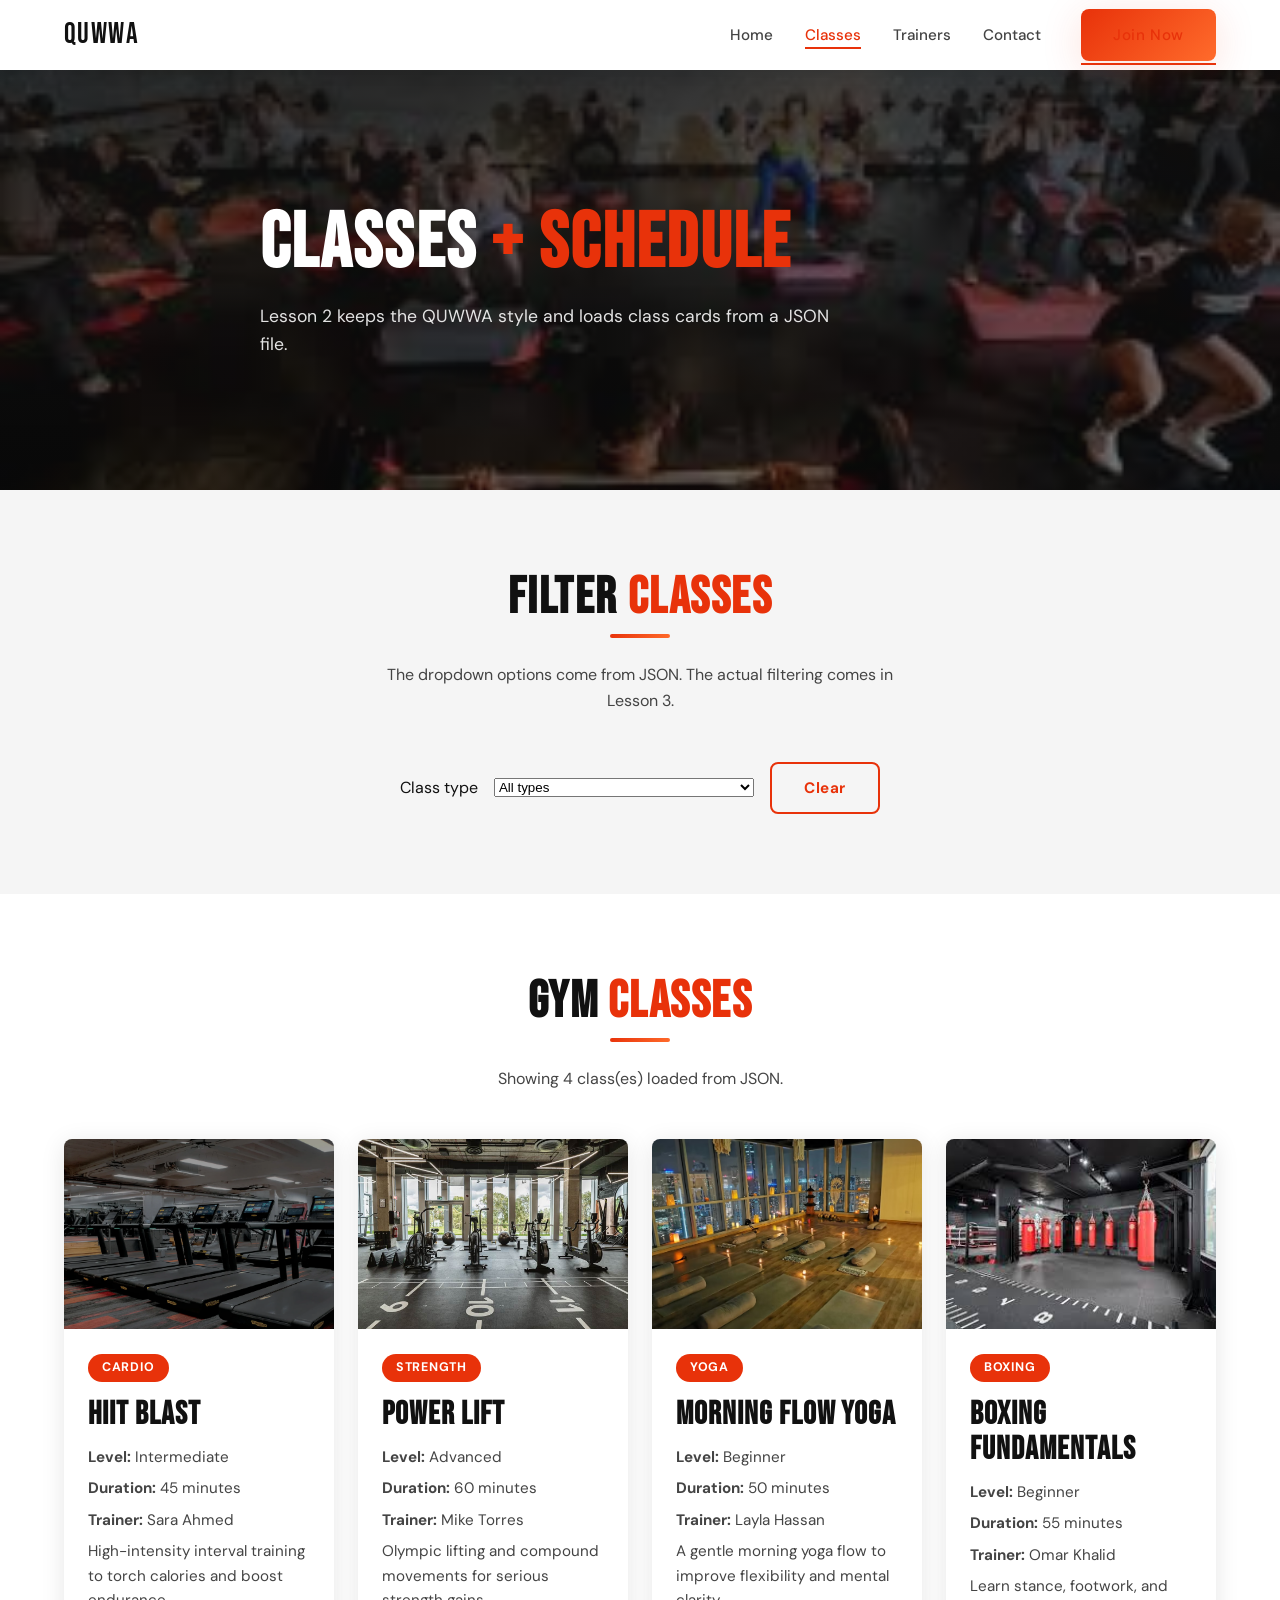
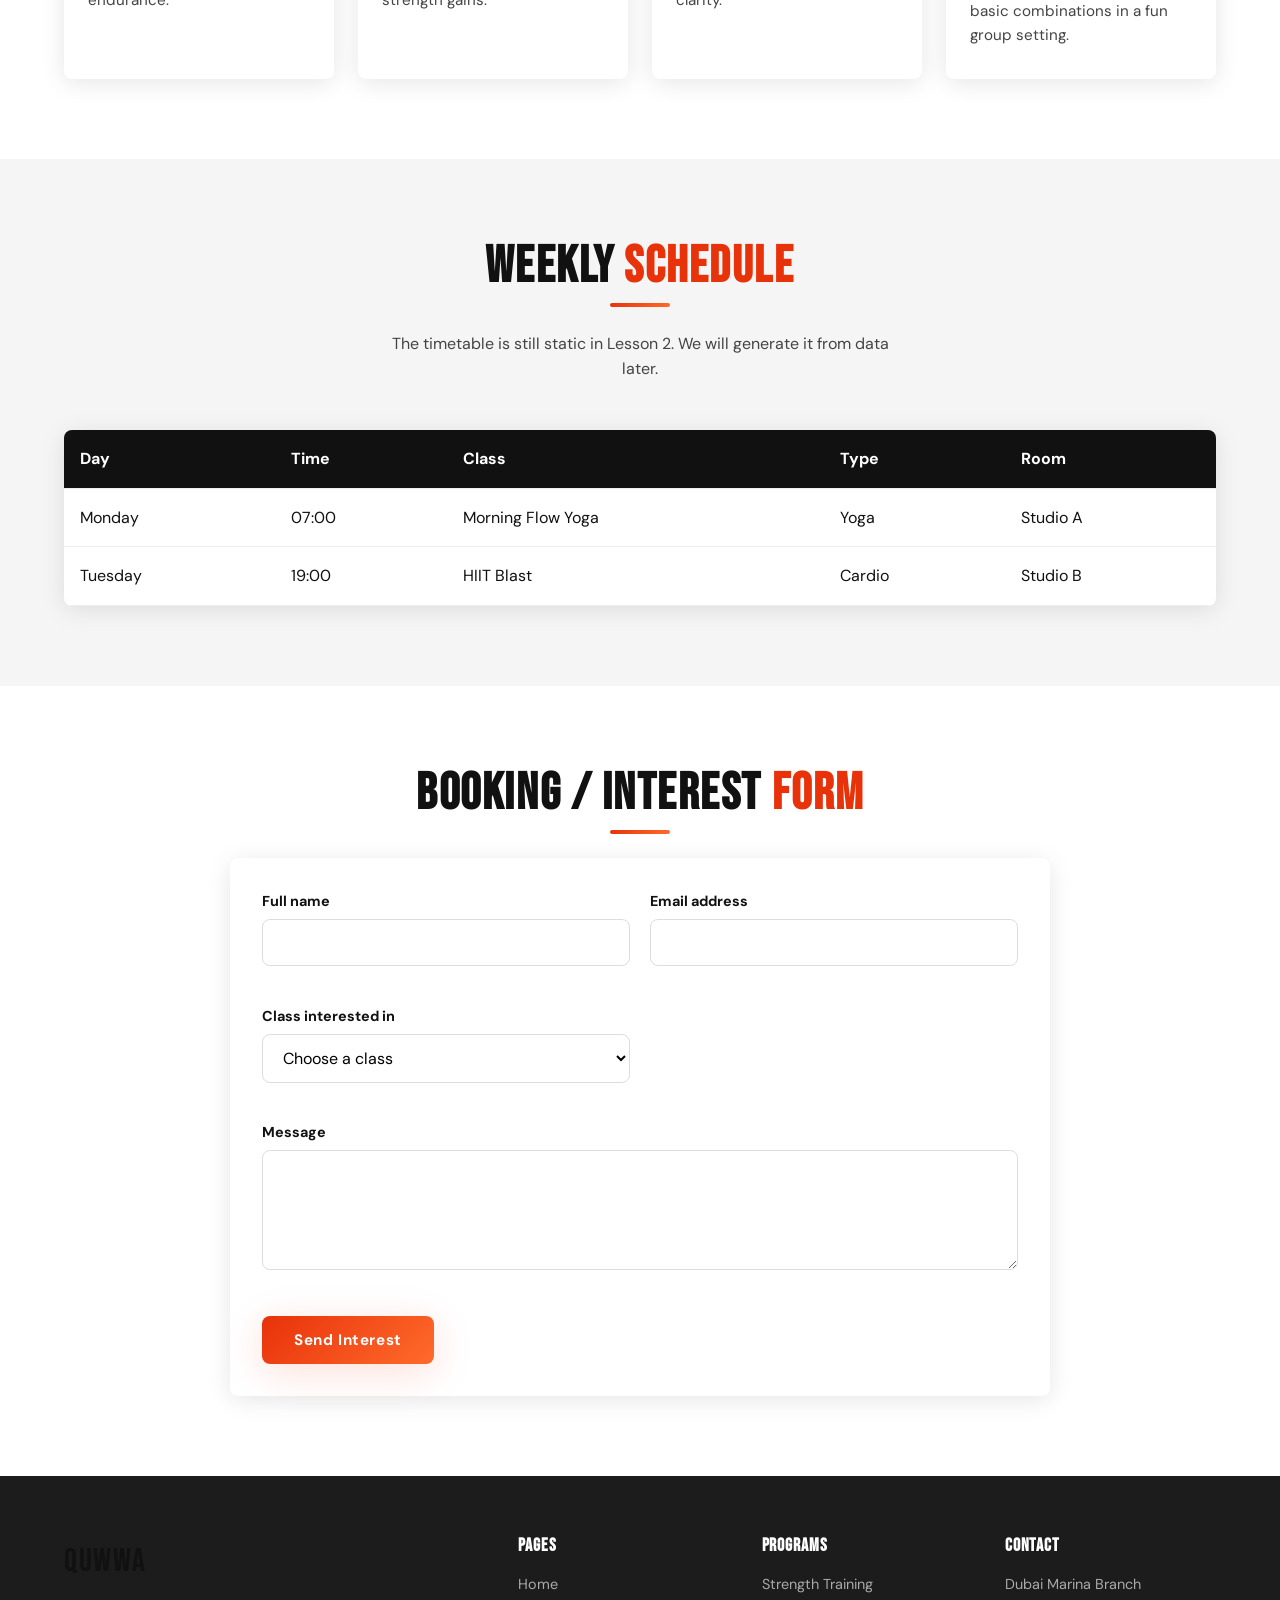
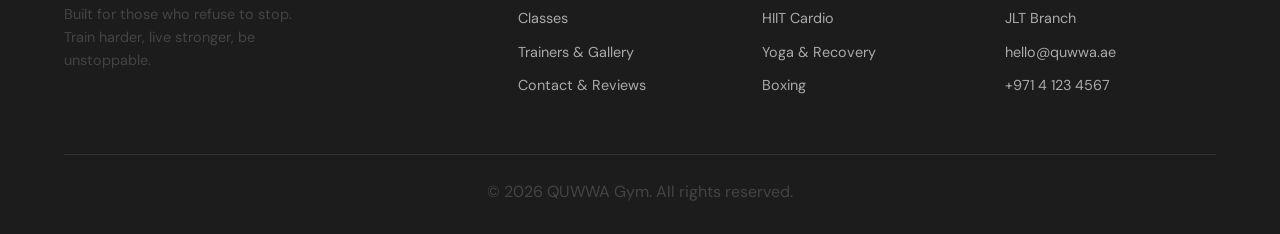
==== classes.html @ 04bcf9e4 "Classes and Schedules" ====
<!DOCTYPE html>
<!-- This line tells the browser to use modern HTML. -->
<html lang="en">
<!-- The head contains settings and file links. -->
<head>
  <!-- This makes normal characters display correctly. -->
  <meta charset="UTF-8">
  <!-- This makes the page responsive on phones and laptops. -->
  <meta name="viewport" content="width=device-width, initial-scale=1.0">
  <!-- This is the browser tab title. -->
  <title>Lesson 2 Classes — QUWWA Gym</title>
  <!-- This loads the shared QUWWA website styles. -->
  <link rel="stylesheet" href="../css/shared.css">
  <!-- This loads the Lesson 2 Classes page styles. -->
  <link rel="stylesheet" href="css/classes.css">
  <!-- This loads the shared QUWWA navbar and footer script. -->
  <script src="../js/shared.js" defer></script>
  <!-- This loads the Lesson 2 Classes page script. -->
  <script src="js/classes.js" defer></script>
</head>
<!-- The body contains everything visible on the page. -->
<body>
  <!-- The shared QUWWA navbar will be inserted here. -->
  <div id="navbar-placeholder"></div>

  <!-- The main tag contains the real page content. -->
  <main>
    <!-- This section is the top hero area. -->
    <section class="classes-hero">
      <!-- This container keeps the hero text aligned with the website. -->
      <div class="container classes-hero-content">
        <!-- This is the main page heading. -->
        <h1>Classes <span class="accent">+ Schedule</span></h1>
        <!-- This paragraph explains the Lesson 2 focus. -->
        <p>Lesson 2 keeps the QUWWA style and loads class cards from a JSON file.</p>
      </div>
    </section>

    <!-- This section is the filter area. -->
    <section class="classes-filter-section section-alt">
      <!-- This container keeps the content inside the normal website width. -->
      <div class="container">
        <!-- This heading names the section. -->
        <h2 class="section-title">Filter <span class="accent">Classes</span></h2>
        <!-- This decorative line matches the rest of the website. -->
        <div class="divider"></div>
        <!-- This text explains what is intentionally unfinished. -->
        <p class="section-subtitle">The dropdown options come from JSON. The actual filtering comes in Lesson 3.</p>
        <!-- This row keeps the filter controls together. -->
        <div class="classes-filter-row">
          <!-- This label explains the dropdown. -->
          <label for="typeFilter">Class type</label>
          <!-- JavaScript will add class type options inside this select. -->
          <select id="typeFilter">
            <!-- This default option is always visible. -->
            <option value="All">All types</option>
          </select>
          <!-- This button is still visual only in Lesson 2. -->
          <button type="button" class="btn btn-outline">Clear</button>
        </div>
      </div>
    </section>

    <!-- This section displays the class cards. -->
    <section class="classes-list-section">
      <!-- This container keeps the content aligned. -->
      <div class="container">
        <!-- This heading names the section. -->
        <h2 class="section-title">Gym <span class="accent">Classes</span></h2>
        <!-- This decorative line matches the other pages. -->
        <div class="divider"></div>
        <!-- JavaScript will update this text after loading JSON. -->
        <p id="classCount" class="section-subtitle">Loading classes from JSON...</p>
        <!-- JavaScript will place class cards inside this empty grid. -->
        <div id="classesGrid" class="classes-grid"></div>
      </div>
    </section>

    <!-- This section shows a static example schedule. -->
    <section class="schedule-section section-alt">
      <!-- This container keeps the content aligned. -->
      <div class="container">
        <!-- This heading names the schedule section. -->
        <h2 class="section-title">Weekly <span class="accent">Schedule</span></h2>
        <!-- This decorative line matches the other pages. -->
        <div class="divider"></div>
        <!-- This note explains that the schedule is still static. -->
        <p class="section-subtitle">The timetable is still static in Lesson 2. We will generate it from data later.</p>
        <!-- This wrapper allows horizontal scrolling on small screens. -->
        <div class="schedule-table-wrap">
          <!-- This table shows simple example schedule rows. -->
          <table class="schedule-table">
            <!-- This table head contains column names. -->
            <thead>
              <!-- This row contains the headings. -->
              <tr>
                <!-- This heading is for the day. -->
                <th>Day</th>
                <!-- This heading is for the time. -->
                <th>Time</th>
                <!-- This heading is for the class. -->
                <th>Class</th>
                <!-- This heading is for the type. -->
                <th>Type</th>
                <!-- This heading is for the room. -->
                <th>Room</th>
              </tr>
            </thead>
            <!-- This table body contains example rows. -->
            <tbody>
              <!-- This is one example schedule row. -->
              <tr>
                <!-- This cell shows the day. -->
                <td>Monday</td>
                <!-- This cell shows the time. -->
                <td>07:00</td>
                <!-- This cell shows the class name. -->
                <td>Morning Flow Yoga</td>
                <!-- This cell shows the class type. -->
                <td>Yoga</td>
                <!-- This cell shows the room. -->
                <td>Studio A</td>
              </tr>
              <!-- This is one example schedule row. -->
              <tr>
                <!-- This cell shows the day. -->
                <td>Tuesday</td>
                <!-- This cell shows the time. -->
                <td>19:00</td>
                <!-- This cell shows the class name. -->
                <td>HIIT Blast</td>
                <!-- This cell shows the class type. -->
                <td>Cardio</td>
                <!-- This cell shows the room. -->
                <td>Studio B</td>
              </tr>
            </tbody>
          </table>
        </div>
      </div>
    </section>

    <!-- This section contains the booking form. -->
    <section class="booking-section" id="booking">
      <!-- This container keeps the content aligned. -->
      <div class="container">
        <!-- This heading names the form section. -->
        <h2 class="section-title">Booking / Interest <span class="accent">Form</span></h2>
        <!-- This decorative line matches the other pages. -->
        <div class="divider"></div>
        <!-- This form is still simple in Lesson 2. -->
        <form id="bookingForm" class="booking-form">
          <!-- This group contains the name field. -->
          <div class="form-group">
            <!-- This label names the input. -->
            <label for="studentName">Full name</label>
            <!-- This input lets the user type their name. -->
            <input id="studentName" type="text">
          </div>

          <!-- This group contains the email field. -->
          <div class="form-group">
            <!-- This label names the input. -->
            <label for="studentEmail">Email address</label>
            <!-- This input lets the user type their email. -->
            <input id="studentEmail" type="email">
          </div>

          <!-- This group contains the class dropdown. -->
          <div class="form-group">
            <!-- This label names the dropdown. -->
            <label for="classChoice">Class interested in</label>
            <!-- JavaScript will add class options inside this dropdown. -->
            <select id="classChoice">
              <!-- This default option appears before JavaScript adds classes. -->
              <option value="">Choose a class</option>
            </select>
          </div>

          <!-- This group contains the message field. -->
          <div class="form-group form-full">
            <!-- This label names the message box. -->
            <label for="studentMessage">Message</label>
            <!-- This textarea lets the user write a message. -->
            <textarea id="studentMessage" rows="4"></textarea>
          </div>

          <!-- This button submits the form. -->
          <button type="submit" class="btn btn-primary">Send Interest</button>
          <!-- This paragraph shows the simple JavaScript message. -->
          <p id="formMessage" class="form-message"></p>
        </form>
      </div>
    </section>
  </main>

  <!-- The shared QUWWA footer will be inserted here. -->
  <div id="footer-placeholder"></div>
</body>
</html>
---- css/shared.css ----
/* ============================================================
   QUWWA GYM — Shared Stylesheet
   All team members use this file. Do NOT edit without
   discussing with the group first.
   ============================================================ */

/* ---------- Google Fonts ---------- */
@import url('https://fonts.googleapis.com/css2?family=Bebas+Neue&family=DM+Sans:wght@400;500;700&display=swap');

/* ---------- CSS Variables (change here = changes everywhere) ---------- */
:root {
  --red:        #E8320A;
  --orange:     #FF6B2B;
  --gradient:   linear-gradient(135deg, #E8320A, #FF6B2B);
  --black:      #111111;
  --dark:       #1C1C1C;
  --mid:        #444444;
  --light-grey: #F5F5F5;
  --white:      #FFFFFF;

  --font-display: 'Bebas Neue', sans-serif;
  --font-body:    'DM Sans', sans-serif;

  --nav-height: 70px;
  --radius:     8px;
  --shadow:     0 4px 24px rgba(0,0,0,0.10);
  --shadow-lg:  0 8px 40px rgba(232,50,10,0.15);
  --transition: 0.25s ease;
}

/* ---------- Reset ---------- */
*, *::before, *::after { box-sizing: border-box; margin: 0; padding: 0; }
html { scroll-behavior: smooth; }
body {
  font-family: var(--font-body);
  color: var(--black);
  background: var(--white);
  line-height: 1.6;
}
img { max-width: 100%; display: block; }
a  { text-decoration: none; color: inherit; }
ul { list-style: none; }

/* ---------- Typography ---------- */
h1, h2, h3, h4 { font-family: var(--font-display); letter-spacing: 0.03em; line-height: 1.1; }
h1 { font-size: clamp(2.8rem, 6vw, 5rem); }
h2 { font-size: clamp(2rem,  4vw, 3.2rem); }
h3 { font-size: clamp(1.4rem, 2.5vw, 2rem); }
h4 { font-size: 1.2rem; }
p  { font-size: 1rem; color: var(--mid); }

.section-title {
  text-align: center;
  margin-bottom: 0.5rem;
}
.section-subtitle {
  text-align: center;
  max-width: 520px;
  margin: 0 auto 3rem;
  color: var(--mid);
}
.accent { color: var(--red); }

/* ---------- Layout ---------- */
.container {
  width: 90%;
  max-width: 1200px;
  margin: 0 auto;
}
section {
  padding: 80px 0;
}
.section-alt {
  background: var(--light-grey);
}

/* ---------- Buttons ---------- */
.btn {
  display: inline-block;
  padding: 14px 32px;
  border-radius: var(--radius);
  font-family: var(--font-body);
  font-weight: 700;
  font-size: 0.95rem;
  letter-spacing: 0.04em;
  cursor: pointer;
  border: none;
  transition: var(--transition);
}
.btn-primary {
  background: var(--gradient);
  color: var(--white);
  box-shadow: var(--shadow-lg);
}
.btn-primary:hover {
  transform: translateY(-2px);
  box-shadow: 0 12px 40px rgba(232,50,10,0.30);
}
.btn-outline {
  background: transparent;
  border: 2px solid var(--red);
  color: var(--red);
}
.btn-outline:hover {
  background: var(--red);
  color: var(--white);
}

/* ---------- Cards ---------- */
.card {
  background: var(--white);
  border-radius: var(--radius);
  box-shadow: var(--shadow);
  overflow: hidden;
  transition: transform var(--transition), box-shadow var(--transition);
}
.card:hover {
  transform: translateY(-6px);
  box-shadow: var(--shadow-lg);
}
.card-body { padding: 1.5rem; }
.card-body h3 { margin-bottom: 0.5rem; }
.card-body p  { font-size: 0.95rem; }

/* ---------- Badge ---------- */
.badge {
  display: inline-block;
  padding: 4px 14px;
  border-radius: 100px;
  font-size: 0.78rem;
  font-weight: 700;
  letter-spacing: 0.06em;
  text-transform: uppercase;
}
.badge-red    { background: var(--red);    color: #fff; }
.badge-orange { background: var(--orange); color: #fff; }
.badge-grey   { background: #eee;          color: var(--mid); }

/* ---------- Form elements ---------- */
.form-group { margin-bottom: 1.2rem; }
.form-group label {
  display: block;
  font-weight: 700;
  margin-bottom: 6px;
  font-size: 0.9rem;
}
.form-group input,
.form-group select,
.form-group textarea {
  width: 100%;
  padding: 12px 16px;
  border: 1.5px solid #ddd;
  border-radius: var(--radius);
  font-family: var(--font-body);
  font-size: 1rem;
  transition: border-color var(--transition);
  background: var(--white);
}
.form-group input:focus,
.form-group select:focus,
.form-group textarea:focus {
  outline: none;
  border-color: var(--red);
}
.form-group textarea { resize: vertical; min-height: 120px; }
.error-msg { color: var(--red); font-size: 0.82rem; margin-top: 4px; display: none; }
.error-msg.show { display: block; }

/* ---------- Divider ---------- */
.divider {
  width: 60px;
  height: 4px;
  background: var(--gradient);
  border-radius: 4px;
  margin: 0 auto 1.5rem;
}

/* ---------- Navbar ---------- */
.navbar {
  position: fixed;
  top: 0; left: 0; right: 0;
  height: var(--nav-height);
  background: var(--white);
  box-shadow: 0 2px 16px rgba(0,0,0,0.08);
  z-index: 1000;
  display: flex;
  align-items: center;
}
.navbar .container {
  display: flex;
  align-items: center;
  justify-content: space-between;
}
.nav-logo {
  font-family: var(--font-display);
  font-size: 1.8rem;
  color: var(--black);
  letter-spacing: 0.05em;
}
.nav-logo span { color: var(--red); }
.nav-links {
  display: flex;
  gap: 2rem;
  align-items: center;
}
.nav-links a {
  font-weight: 500;
  font-size: 0.95rem;
  color: var(--mid);
  transition: color var(--transition);
  position: relative;
}
.nav-links a::after {
  content: '';
  position: absolute;
  bottom: -4px; left: 0;
  width: 0; height: 2px;
  background: var(--red);
  transition: width var(--transition);
}
.nav-links a:hover,
.nav-links a.active { color: var(--red); }
.nav-links a:hover::after,
.nav-links a.active::after { width: 100%; }
.nav-links .btn { margin-left: 0.5rem; }

/* Hamburger */
.hamburger { display: none; flex-direction: column; gap: 5px; cursor: pointer; }
.hamburger span {
  width: 26px; height: 2px;
  background: var(--black);
  border-radius: 2px;
  transition: var(--transition);
}

/* ---------- Footer ---------- */
footer {
  background: var(--dark);
  color: #aaa;
  padding: 60px 0 30px;
}
.footer-grid {
  display: grid;
  grid-template-columns: 2fr 1fr 1fr 1fr;
  gap: 2rem;
  margin-bottom: 3rem;
}
.footer-brand .nav-logo { font-size: 2rem; margin-bottom: 1rem; }
.footer-brand p { font-size: 0.9rem; max-width: 260px; }
footer h4 {
  font-family: var(--font-display);
  font-size: 1.1rem;
  color: var(--white);
  margin-bottom: 1rem;
  letter-spacing: 0.05em;
}
footer ul li { margin-bottom: 0.5rem; }
footer ul li a { font-size: 0.9rem; color: #aaa; transition: color var(--transition); }
footer ul li a:hover { color: var(--orange); }
.footer-bottom {
  border-top: 1px solid #333;
  padding-top: 1.5rem;
  text-align: center;
  font-size: 0.85rem;
}

/* ---------- Page offset (for fixed nav) ---------- */
main { padding-top: var(--nav-height); }

/* ---------- Utility ---------- */
.text-center { text-align: center; }
.mt-1 { margin-top: 0.5rem; }
.mt-2 { margin-top: 1rem; }
.mt-3 { margin-top: 1.5rem; }
.mt-4 { margin-top: 2rem; }
.mb-1 { margin-bottom: 0.5rem; }
.mb-2 { margin-bottom: 1rem; }
.mb-3 { margin-bottom: 1.5rem; }
.mb-4 { margin-bottom: 2rem; }
.flex  { display: flex; }
.grid  { display: grid; }
.gap-1 { gap: 0.5rem; }
.gap-2 { gap: 1rem; }
.gap-3 { gap: 1.5rem; }
.gap-4 { gap: 2rem; }

/* ---------- Responsive ---------- */
@media (max-width: 900px) {
  .footer-grid { grid-template-columns: 1fr 1fr; }
}
@media (max-width: 700px) {
  .nav-links { display: none; flex-direction: column; position: absolute; top: var(--nav-height); left: 0; right: 0; background: var(--white); padding: 1.5rem; box-shadow: var(--shadow); }
  .nav-links.open { display: flex; }
  .hamburger { display: flex; }
  .footer-grid { grid-template-columns: 1fr; }
  section { padding: 60px 0; }
}
---- css/classes.css ----
/* ============================================================
   QUWWA GYM — Lesson 2 Classes Page
   This file keeps the QUWWA style and adds page-specific layout.
   ============================================================ */

/* This styles the top hero section. */
.classes-hero {
  min-height: 420px; /* This gives the hero section a strong visual area. */
  display: flex; /* This lets us align content vertically. */
  align-items: center; /* This centers the content vertically. */
  color: var(--white); /* This makes hero text white. */
  background-image: linear-gradient(rgba(17, 17, 17, 0.78), rgba(17, 17, 17, 0.48)), url("../../images/group-class.jpg"); /* This adds an overlay and existing QUWWA image. */
  background-size: cover; /* This makes the image cover the hero area. */
  background-position: center; /* This keeps the image centered. */
}

/* This limits the width of hero text. */
.classes-hero-content {
  max-width: 760px; /* This keeps the hero text readable. */
}

/* This styles the hero paragraph. */
.classes-hero p {
  max-width: 580px; /* This stops the paragraph from becoming too wide. */
  margin-top: 1rem; /* This adds space below the heading. */
  color: rgba(255, 255, 255, 0.88); /* This makes the paragraph readable on the image. */
  font-size: 1.1rem; /* This makes the paragraph slightly larger. */
}

/* This styles the filter controls row. */
.classes-filter-row {
  display: flex; /* This places controls beside each other. */
  flex-wrap: wrap; /* This lets controls wrap on small screens. */
  gap: 1rem; /* This adds space between controls. */
  align-items: center; /* This aligns controls vertically. */
  justify-content: center; /* This centers the filter controls. */
}

/* This sets the filter dropdown width. */
.classes-filter-row select {
  width: 260px; /* This keeps the dropdown at a useful size. */
}

/* This creates the class card grid. */
.classes-grid {
  display: grid; /* This enables grid layout. */
  grid-template-columns: repeat(auto-fit, minmax(260px, 1fr)); /* This creates responsive columns. */
  gap: 1.5rem; /* This adds space between cards. */
}

/* This styles the image area inside a class card. */
.class-image {
  min-height: 190px; /* This gives each image area height. */
  background-size: cover; /* This makes the image fill the area. */
  background-position: center; /* This keeps each image centered. */
}

/* This styles the badge inside a class card. */
.class-card .badge {
  margin-bottom: 0.9rem; /* This adds space below the badge. */
}

/* This styles class card headings. */
.class-card h3 {
  margin-bottom: 0.8rem; /* This separates the class name from details. */
}

/* This styles class card paragraphs. */
.class-card p {
  margin-bottom: 0.45rem; /* This creates even spacing between details. */
}

/* This lets the table scroll on small screens. */
.schedule-table-wrap {
  overflow-x: auto; /* This prevents the table from breaking the layout. */
  background: var(--white); /* This keeps the table background white. */
  border-radius: var(--radius); /* This rounds the table container. */
  box-shadow: var(--shadow); /* This matches the site card style. */
}

/* This styles the schedule table. */
.schedule-table {
  width: 100%; /* This makes the table fill its wrapper. */
  min-width: 680px; /* This keeps columns readable. */
  border-collapse: collapse; /* This removes spaces between cells. */
}

/* This styles table headings and cells. */
.schedule-table th,
.schedule-table td {
  padding: 1rem; /* This adds inside spacing. */
  text-align: left; /* This aligns table text to the left. */
  border-bottom: 1px solid #eeeeee; /* This adds row separators. */
}

/* This styles table heading cells. */
.schedule-table th {
  color: var(--white); /* This makes heading text white. */
  background: var(--black); /* This gives headings a dark background. */
  font-weight: 700; /* This makes headings bold. */
}

/* This styles the booking form container. */
.booking-form {
  max-width: 820px; /* This keeps the form readable. */
  margin: 0 auto; /* This centers the form. */
  display: grid; /* This enables grid layout. */
  grid-template-columns: repeat(2, minmax(0, 1fr)); /* This creates two form columns. */
  gap: 1.2rem; /* This adds space between form fields. */
  padding: 2rem; /* This adds inside spacing. */
  background: var(--white); /* This makes the form white. */
  border-radius: var(--radius); /* This rounds the form corners. */
  box-shadow: var(--shadow); /* This adds a soft shadow. */
}

/* This lets one form field use the full row. */
.form-full {
  grid-column: 1 / -1; /* This spans both form columns. */
}

/* This keeps the form button from stretching. */
.booking-form .btn {
  width: fit-content; /* This gives the button a natural width. */
}

/* This styles the JavaScript message. */
.form-message {
  align-self: center; /* This aligns the message with the button. */
  color: var(--red); /* This uses the QUWWA red color. */
  font-weight: 700; /* This makes the message easy to see. */
}

/* These rules apply on smaller screens. */
@media (max-width: 700px) {
  /* This makes the hero shorter on phones. */
  .classes-hero {
    min-height: 340px; /* This keeps the hero compact on mobile. */
  }

  /* This makes the filter dropdown full width on phones. */
  .classes-filter-row select {
    width: 100%; /* This lets the dropdown fit the screen. */
  }

  /* This changes the booking form to one column on phones. */
  .booking-form {
    grid-template-columns: 1fr; /* This stacks fields vertically. */
    padding: 1.4rem; /* This reduces inside spacing on phones. */
  }
}
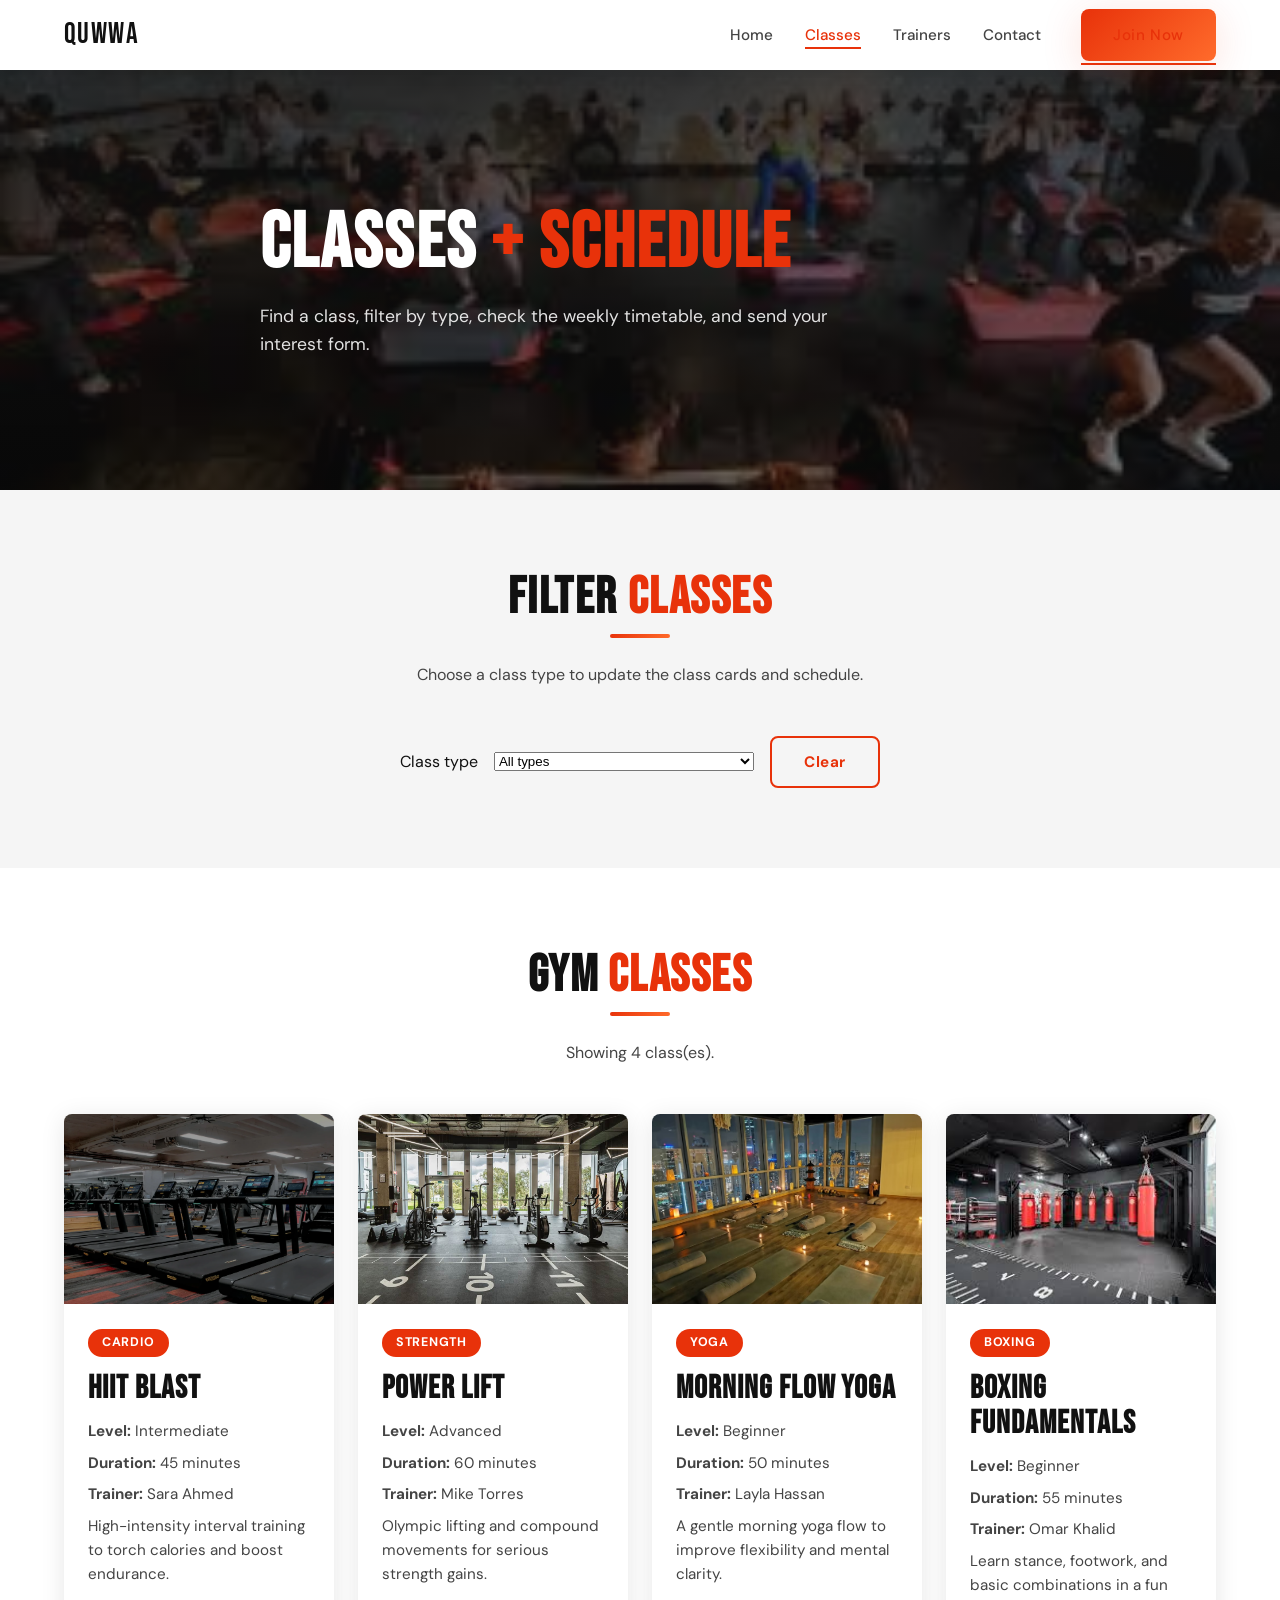
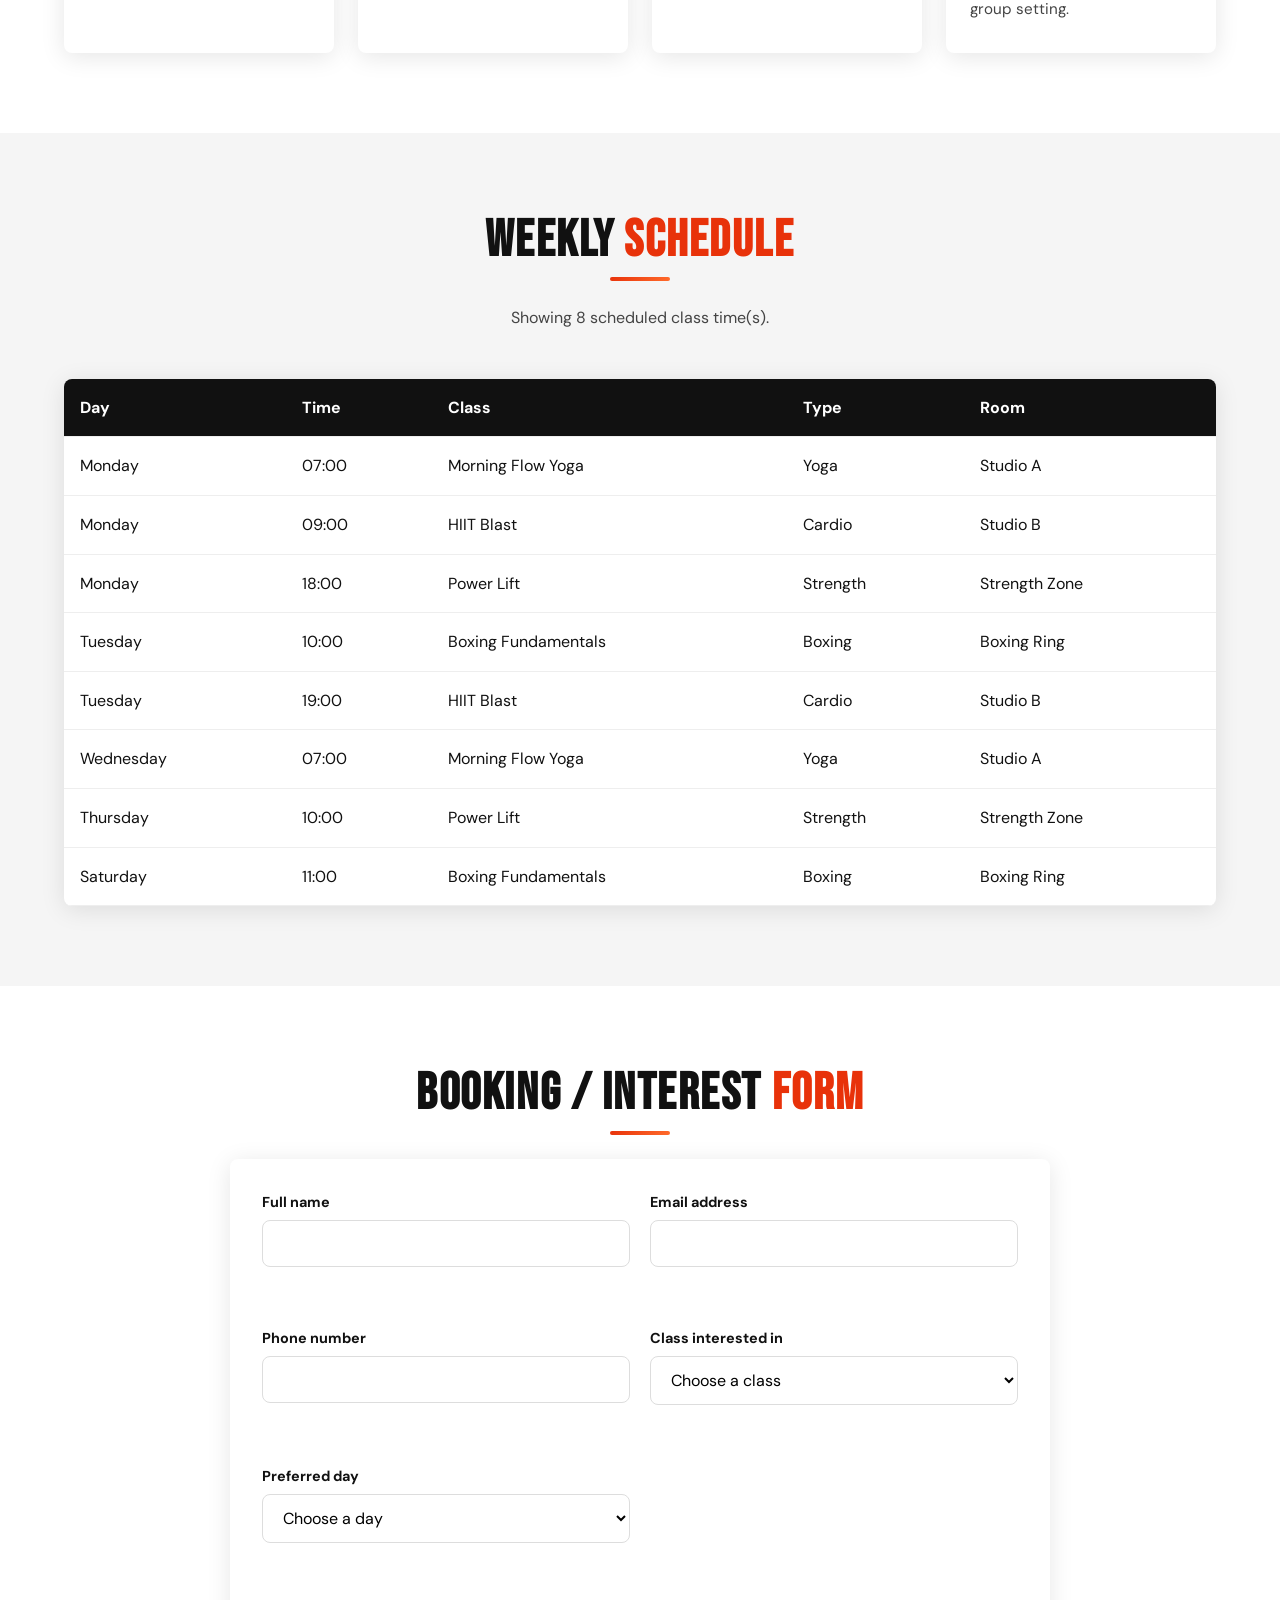
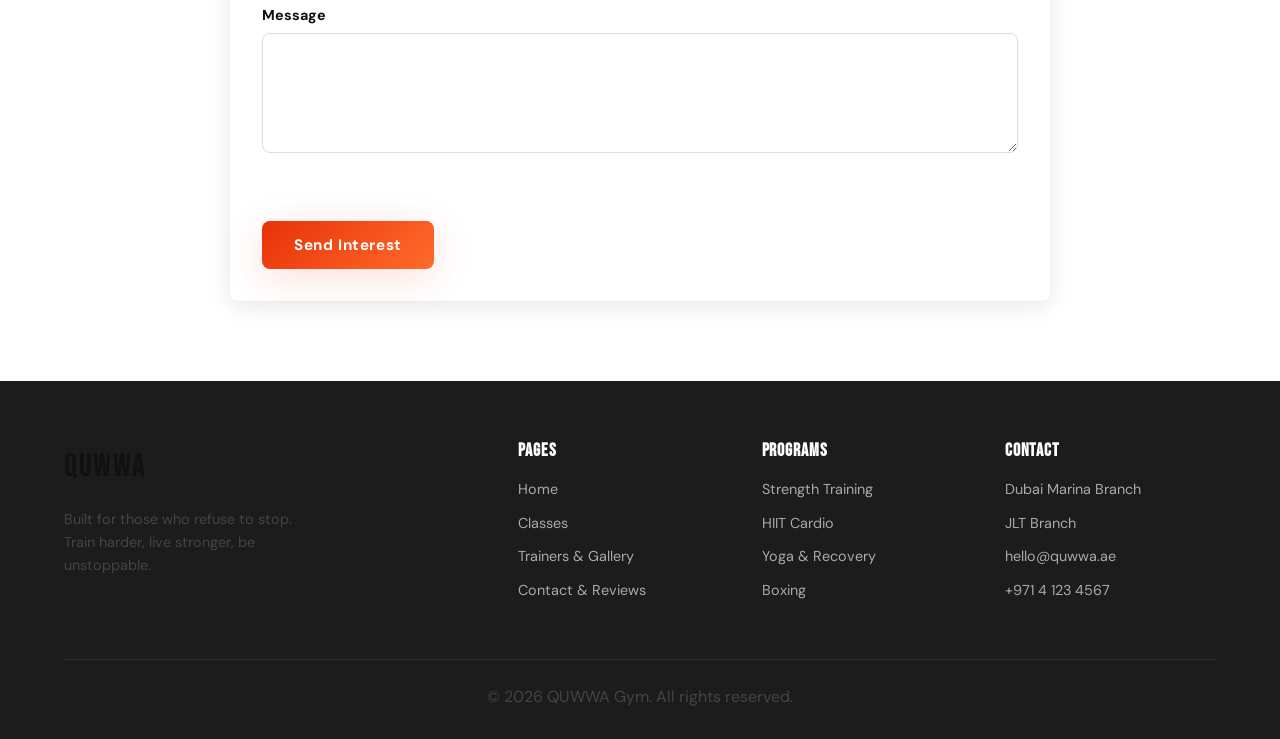
==== commit e5462dee: "final commit" ====
--- a/classes.html
+++ b/classes.html
@@ -31,8 +31,8 @@
       <div class="container classes-hero-content">
         <!-- This is the main page heading. -->
         <h1>Classes <span class="accent">+ Schedule</span></h1>
-        <!-- This paragraph explains the Lesson 2 focus. -->
-        <p>Lesson 2 keeps the QUWWA style and loads class cards from a JSON file.</p>
+        <!-- This paragraph explains what the page does. -->
+        <p>Find a class, filter by type, check the weekly timetable, and send your interest form.</p>
       </div>
     </section>
 
@@ -44,8 +44,8 @@
         <h2 class="section-title">Filter <span class="accent">Classes</span></h2>
         <!-- This decorative line matches the rest of the website. -->
         <div class="divider"></div>
-        <!-- This text explains what is intentionally unfinished. -->
-        <p class="section-subtitle">The dropdown options come from JSON. The actual filtering comes in Lesson 3.</p>
+        <!-- This text explains the filter feature. -->
+        <p class="section-subtitle">Choose a class type to update the class cards and schedule.</p>
         <!-- This row keeps the filter controls together. -->
         <div class="classes-filter-row">
           <!-- This label explains the dropdown. -->
@@ -55,8 +55,8 @@
             <!-- This default option is always visible. -->
             <option value="All">All types</option>
           </select>
-          <!-- This button is still visual only in Lesson 2. -->
-          <button type="button" class="btn btn-outline">Clear</button>
+          <!-- This button clears the selected filter. -->
+          <button type="button" class="btn btn-outline" id="clearFilter">Clear</button>
         </div>
       </div>
     </section>
@@ -76,7 +76,7 @@
       </div>
     </section>
 
-    <!-- This section shows a static example schedule. -->
+    <!-- This section shows the weekly schedule. -->
     <section class="schedule-section section-alt">
       <!-- This container keeps the content aligned. -->
       <div class="container">
@@ -84,8 +84,8 @@
         <h2 class="section-title">Weekly <span class="accent">Schedule</span></h2>
         <!-- This decorative line matches the other pages. -->
         <div class="divider"></div>
-        <!-- This note explains that the schedule is still static. -->
-        <p class="section-subtitle">The timetable is still static in Lesson 2. We will generate it from data later.</p>
+        <!-- JavaScript updates this note when the filter changes. -->
+        <p id="scheduleNote" class="section-subtitle">Loading schedule from JSON...</p>
         <!-- This wrapper allows horizontal scrolling on small screens. -->
         <div class="schedule-table-wrap">
           <!-- This table shows simple example schedule rows. -->
@@ -106,35 +106,8 @@
                 <th>Room</th>
               </tr>
             </thead>
-            <!-- This table body contains example rows. -->
-            <tbody>
-              <!-- This is one example schedule row. -->
-              <tr>
-                <!-- This cell shows the day. -->
-                <td>Monday</td>
-                <!-- This cell shows the time. -->
-                <td>07:00</td>
-                <!-- This cell shows the class name. -->
-                <td>Morning Flow Yoga</td>
-                <!-- This cell shows the class type. -->
-                <td>Yoga</td>
-                <!-- This cell shows the room. -->
-                <td>Studio A</td>
-              </tr>
-              <!-- This is one example schedule row. -->
-              <tr>
-                <!-- This cell shows the day. -->
-                <td>Tuesday</td>
-                <!-- This cell shows the time. -->
-                <td>19:00</td>
-                <!-- This cell shows the class name. -->
-                <td>HIIT Blast</td>
-                <!-- This cell shows the class type. -->
-                <td>Cardio</td>
-                <!-- This cell shows the room. -->
-                <td>Studio B</td>
-              </tr>
-            </tbody>
+            <!-- JavaScript will add schedule rows inside this table body. -->
+            <tbody id="scheduleBody"></tbody>
           </table>
         </div>
       </div>
@@ -148,14 +121,16 @@
         <h2 class="section-title">Booking / Interest <span class="accent">Form</span></h2>
         <!-- This decorative line matches the other pages. -->
         <div class="divider"></div>
-        <!-- This form is still simple in Lesson 2. -->
-        <form id="bookingForm" class="booking-form">
+        <!-- This form is validated with simple JavaScript. -->
+        <form id="bookingForm" class="booking-form" novalidate>
           <!-- This group contains the name field. -->
           <div class="form-group">
             <!-- This label names the input. -->
             <label for="studentName">Full name</label>
             <!-- This input lets the user type their name. -->
             <input id="studentName" type="text">
+            <!-- This paragraph shows a name validation message. -->
+            <p class="error-message" id="nameError"></p>
           </div>
 
           <!-- This group contains the email field. -->
@@ -164,6 +139,18 @@
             <label for="studentEmail">Email address</label>
             <!-- This input lets the user type their email. -->
             <input id="studentEmail" type="email">
+            <!-- This paragraph shows an email validation message. -->
+            <p class="error-message" id="emailError"></p>
+          </div>
+
+          <!-- This group contains the phone field. -->
+          <div class="form-group">
+            <!-- This label names the input. -->
+            <label for="studentPhone">Phone number</label>
+            <!-- This input lets the user type their phone number. -->
+            <input id="studentPhone" type="tel">
+            <!-- This paragraph shows a phone validation message. -->
+            <p class="error-message" id="phoneError"></p>
           </div>
 
           <!-- This group contains the class dropdown. -->
@@ -175,6 +162,35 @@
               <!-- This default option appears before JavaScript adds classes. -->
               <option value="">Choose a class</option>
             </select>
+            <!-- This paragraph shows a class validation message. -->
+            <p class="error-message" id="classError"></p>
+          </div>
+
+          <!-- This group contains the preferred day dropdown. -->
+          <div class="form-group">
+            <!-- This label names the day dropdown. -->
+            <label for="dayChoice">Preferred day</label>
+            <!-- This dropdown lets the user choose a day. -->
+            <select id="dayChoice">
+              <!-- This default option asks the user to choose a day. -->
+              <option value="">Choose a day</option>
+              <!-- This option is Monday. -->
+              <option value="Monday">Monday</option>
+              <!-- This option is Tuesday. -->
+              <option value="Tuesday">Tuesday</option>
+              <!-- This option is Wednesday. -->
+              <option value="Wednesday">Wednesday</option>
+              <!-- This option is Thursday. -->
+              <option value="Thursday">Thursday</option>
+              <!-- This option is Friday. -->
+              <option value="Friday">Friday</option>
+              <!-- This option is Saturday. -->
+              <option value="Saturday">Saturday</option>
+              <!-- This option is Sunday. -->
+              <option value="Sunday">Sunday</option>
+            </select>
+            <!-- This paragraph shows a day validation message. -->
+            <p class="error-message" id="dayError"></p>
           </div>
 
           <!-- This group contains the message field. -->
@@ -183,6 +199,8 @@
             <label for="studentMessage">Message</label>
             <!-- This textarea lets the user write a message. -->
             <textarea id="studentMessage" rows="4"></textarea>
+            <!-- This paragraph shows a message validation message. -->
+            <p class="error-message" id="messageError"></p>
           </div>
 
           <!-- This button submits the form. -->
@@ -198,4 +216,3 @@
   <div id="footer-placeholder"></div>
 </body>
 </html>
-
--- a/css/classes.css
+++ b/css/classes.css
@@ -126,8 +126,16 @@
 /* This styles the JavaScript message. */
 .form-message {
   align-self: center; /* This aligns the message with the button. */
-  color: var(--red); /* This uses the QUWWA red color. */
+  color: #208a4b; /* This uses a simple success green. */
   font-weight: 700; /* This makes the message easy to see. */
+}
+
+/* This styles form validation messages. */
+.error-message {
+  min-height: 18px; /* This reserves space so the form does not jump too much. */
+  margin-top: 0.25rem; /* This adds a small gap above the error. */
+  color: var(--red); /* This uses the QUWWA red color for errors. */
+  font-size: 0.85rem; /* This keeps error text smaller than labels. */
 }
 
 /* These rules apply on smaller screens. */
@@ -148,4 +156,3 @@
     padding: 1.4rem; /* This reduces inside spacing on phones. */
   }
 }
-
